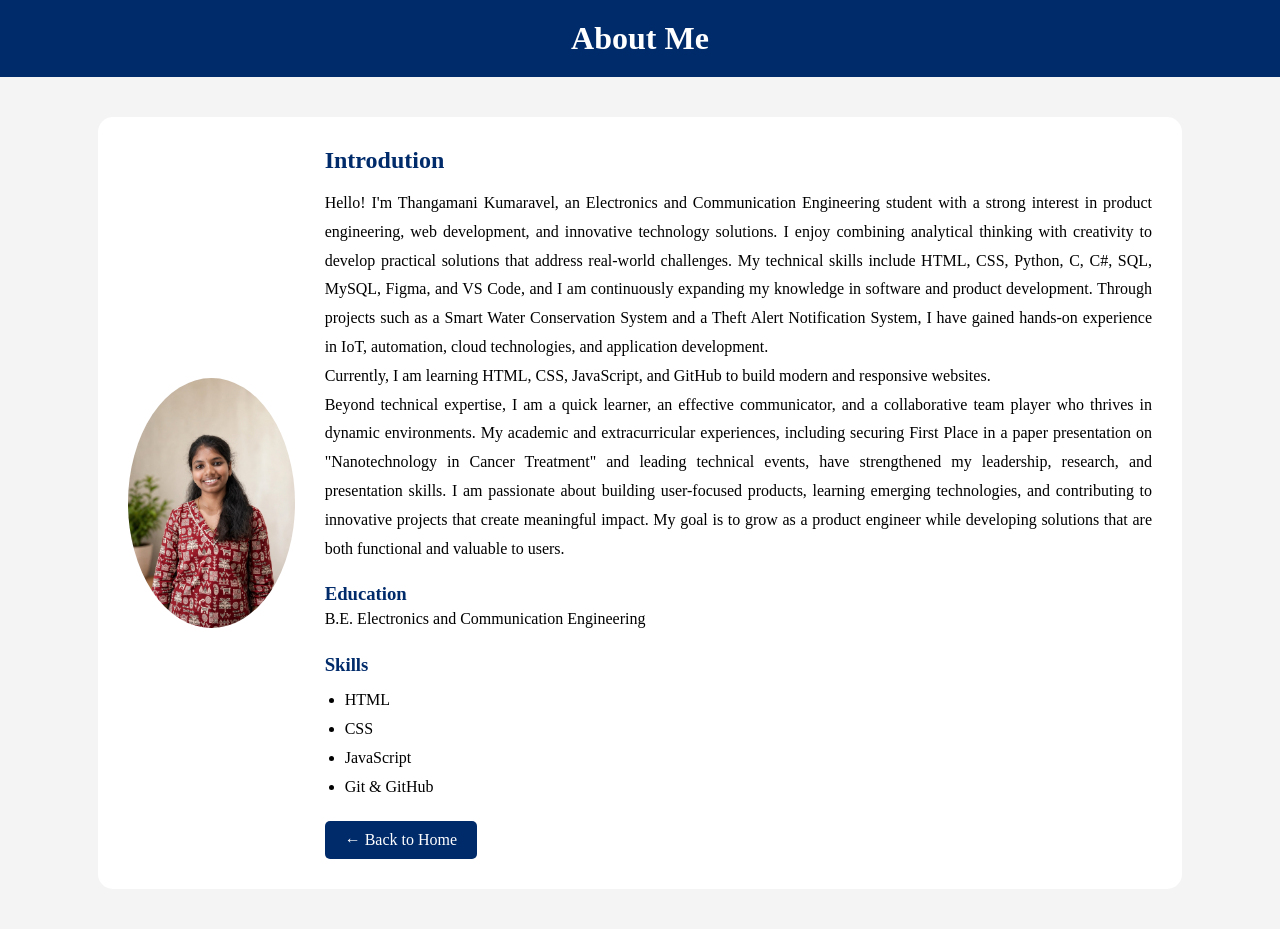
==== about.html @ 9b0cc973 "Updated profile design" ====
<!DOCTYPE html>
<html lang="en">
<head>
    <meta charset="UTF-8">
    <meta name="viewport" content="width=device-width, initial-scale=1.0">
    <title>About Me</title>
    <link rel="stylesheet" href="about.css">
</head>
<body>

<header>
    <h1>About Me</h1>
</header>

<section class="about-container">

    <img src="passportpic.jpg" alt="My Photo">

    <div class="content">
        <h2>Introdution</h2>

        <p>
            Hello! I'm Thangamani Kumaravel, an Electronics and Communication Engineering student with a strong interest in product engineering, web development, and innovative technology solutions. I enjoy combining analytical thinking with creativity to develop practical solutions that address real-world challenges. My technical skills include HTML, CSS, Python, C, C#, SQL, MySQL, Figma, and VS Code, and I am continuously expanding my knowledge in software and product development. Through projects such as a Smart Water Conservation System and a Theft Alert Notification System, I have gained hands-on experience in IoT, automation, cloud technologies, and application development.

        </p>
        <p>
            Currently, I am learning HTML, CSS, JavaScript, and GitHub
            to build modern and responsive websites.
        </p>

        <p>
            Beyond technical expertise, I am a quick learner, an effective communicator, and a collaborative team player who thrives in dynamic environments. My academic and extracurricular experiences, including securing First Place in a paper presentation on "Nanotechnology in Cancer Treatment" and leading technical events, have strengthened my leadership, research, and presentation skills.
            I am passionate about building user-focused products, learning emerging technologies, and contributing to innovative projects that create meaningful impact. My goal is to grow as a product engineer while developing solutions that are both functional and valuable to users.
        </p>

        <h3>Education</h3>
        <p>B.E. Electronics and Communication Engineering</p>

        <h3>Skills</h3>
        <ul>
            <li>HTML</li>
            <li>CSS</li>
            <li>JavaScript</li>
            <li>Git & GitHub</li>
        </ul>

        <a href="index.html" class="btn">← Back to Home</a>

    </div>

</section>

</body>
</html>
---- about.css ----
/* Basic Reset */
* {
    margin: 0;
    padding: 0;
}

/* Body Styling */
body {
    font-family: "Times New Roman", Times, serif;
    background-color: #f4f4f4;
}

/* Header Section */
header {
    background-color: #002b6b;
    color: white;
    text-align: center;
    padding: 20px;
}

header h1 {
    font-weight: bold;
}

header p {
    margin-top: 5px;
}

/* About Section */
.about-container {
    width: 80%;
    margin: 40px auto;
    background-color: white;
    padding: 30px;
    border-radius: 15px;
    display: flex;
    align-items: center;
    gap: 30px;
}

.about-container img {
    width: 250px;
    height: 250px;
    border-radius: 50%;
}

/* Content Section */
.content h2 {
    color: #002b6b;
    margin-bottom: 15px;
}

.content h3 {
    color: #002b6b;
    margin-top: 20px;
}

.content p {
    text-align: justify;
    line-height: 1.8;
}

.content ul {
    margin-top: 10px;
    margin-left: 20px;
}

.content li {
    line-height: 1.8;
}

/* Button */
.btn {
    background-color: #002b6b;
    color: white;
    text-decoration: none;
    padding: 10px 20px;
    border-radius: 5px;
    display: inline-block;
    margin-top: 20px;
}

.btn:hover {
    background-color: #0044aa;
}
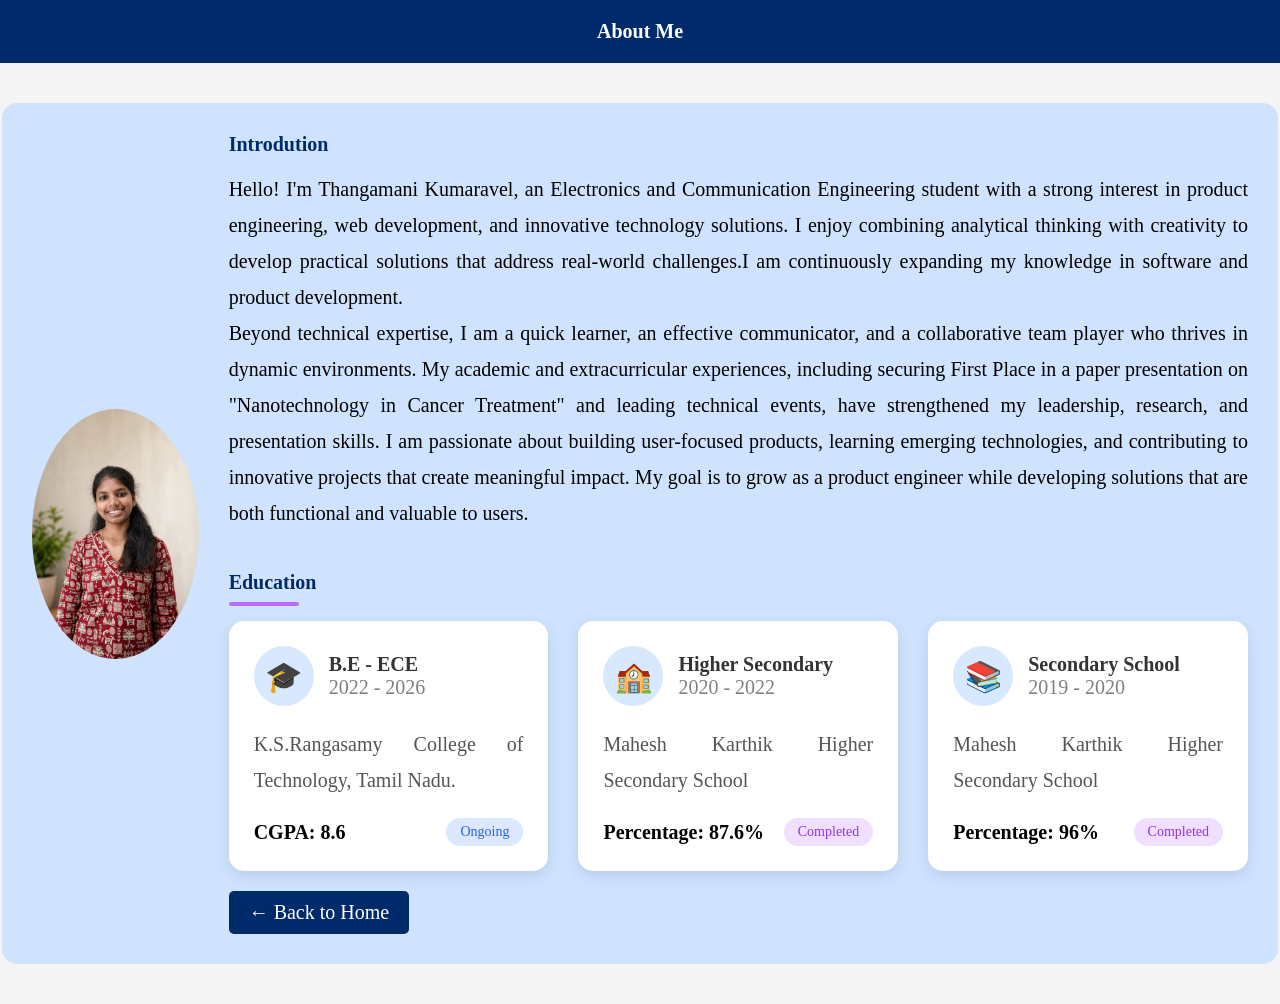
==== commit 19c5f199: "Updated portfolio website" ====
--- a/about.html
+++ b/about.html
@@ -20,35 +20,89 @@
         <h2>Introdution</h2>
 
         <p>
-            Hello! I'm Thangamani Kumaravel, an Electronics and Communication Engineering student with a strong interest in product engineering, web development, and innovative technology solutions. I enjoy combining analytical thinking with creativity to develop practical solutions that address real-world challenges. My technical skills include HTML, CSS, Python, C, C#, SQL, MySQL, Figma, and VS Code, and I am continuously expanding my knowledge in software and product development. Through projects such as a Smart Water Conservation System and a Theft Alert Notification System, I have gained hands-on experience in IoT, automation, cloud technologies, and application development.
-
+            Hello! I'm Thangamani Kumaravel, an Electronics and Communication Engineering student with a strong interest in product engineering, web development, and innovative technology solutions. I enjoy combining analytical thinking with creativity to develop practical solutions that address real-world challenges.I am continuously expanding my knowledge in software and product development.
         </p>
-        <p>
-            Currently, I am learning HTML, CSS, JavaScript, and GitHub
-            to build modern and responsive websites.
-        </p>
-
         <p>
             Beyond technical expertise, I am a quick learner, an effective communicator, and a collaborative team player who thrives in dynamic environments. My academic and extracurricular experiences, including securing First Place in a paper presentation on "Nanotechnology in Cancer Treatment" and leading technical events, have strengthened my leadership, research, and presentation skills.
             I am passionate about building user-focused products, learning emerging technologies, and contributing to innovative projects that create meaningful impact. My goal is to grow as a product engineer while developing solutions that are both functional and valuable to users.
         </p>
+        <!-- Education Section -->
+<section class="education-section">
+    <h2 class="section-title">Education</h2>
 
-        <h3>Education</h3>
-        <p>B.E. Electronics and Communication Engineering</p>
+    <div class="education-container">
 
-        <h3>Skills</h3>
-        <ul>
-            <li>HTML</li>
-            <li>CSS</li>
-            <li>JavaScript</li>
-            <li>Git & GitHub</li>
-        </ul>
+        <!-- College -->
+        <div class="education-card">
+            <div class="edu-header">
+                <div class="edu-icon">🎓</div>
+
+                <div class="edu-details">
+                    <h3>B.E - ECE</h3>
+                    <span class="year">2022 - 2026</span>
+                </div>
+            </div>
+
+            <p class="college-name">
+                K.S.Rangasamy College of Technology, Tamil Nadu.
+            </p>
+
+            <div class="edu-footer">
+                <strong>CGPA: 8.6</strong>
+                <span class="status ongoing">Ongoing</span>
+            </div>
+        </div>
+
+        <!-- Higher Secondary -->
+        <div class="education-card">
+            <div class="edu-header">
+                <div class="edu-icon">🏫</div>
+
+                <div class="edu-details">
+                    <h3>Higher Secondary</h3>
+                    <span class="year">2020 - 2022</span>
+                </div>
+            </div>
+
+            <p class="college-name">
+                Mahesh Karthik Higher Secondary School
+            </p>
+
+            <div class="edu-footer">
+                <strong>Percentage: 87.6%</strong>
+                <span class="status completed">Completed</span>
+            </div>
+        </div>
+
+        <!-- SSLC -->
+        <div class="education-card">
+            <div class="edu-header">
+                <div class="edu-icon">📚</div>
+
+                <div class="edu-details">
+                    <h3>Secondary School</h3>
+                    <span class="year">2019 - 2020</span>
+                </div>
+            </div>
+
+            <p class="college-name">
+                Mahesh Karthik Higher Secondary School
+            </p>
+
+            <div class="edu-footer">
+                <strong>Percentage: 96%</strong>
+                <span class="status completed">Completed</span>
+            </div>
+        </div>
+
+    </div>
+</section>
 
         <a href="index.html" class="btn">← Back to Home</a>
 
     </div>
 
 </section>
-
+<script src="about.js"></script>
 </body>
 </html>
--- a/about.css
+++ b/about.css
@@ -1,36 +1,28 @@
-/* Basic Reset */
 * {
     margin: 0;
     padding: 0;
+    font-size: 20px;
 }
-
-/* Body Styling */
 body {
     font-family: "Times New Roman", Times, serif;
     background-color: #f4f4f4;
 }
-
-/* Header Section */
 header {
     background-color: #002b6b;
     color: white;
     text-align: center;
     padding: 20px;
 }
-
 header h1 {
     font-weight: bold;
 }
-
 header p {
     margin-top: 5px;
 }
-
-/* About Section */
 .about-container {
-    width: 80%;
+    width: 95%;
     margin: 40px auto;
-    background-color: white;
+    background-color: #cfe3ff;
     padding: 30px;
     border-radius: 15px;
     display: flex;
@@ -43,8 +35,6 @@
     height: 250px;
     border-radius: 50%;
 }
-
-/* Content Section */
 .content h2 {
     color: #002b6b;
     margin-bottom: 15px;
@@ -68,8 +58,127 @@
 .content li {
     line-height: 1.8;
 }
+/* EDUCATION SECTION */
 
-/* Button */
+.education-section {
+    margin-top: 40px;
+}
+
+.section-title {
+    color: #002b6b;
+    margin-bottom: 25px;
+    position: relative;
+}
+
+.section-title::after {
+    content: "";
+    width: 70px;
+    height: 4px;
+    background: #b86cff;
+    display: block;
+    margin-top: 8px;
+    border-radius: 10px;
+}
+
+.education-container {
+    display: flex;
+    justify-content: space-evenly;
+    align-items: stretch;
+    gap: 30px;
+    flex-wrap: nowrap;
+    width: 100%;
+}
+
+.education-card {
+    flex: 1;
+    max-width: 350px;
+    background: #fff;
+    padding: 25px;
+    border-radius: 15px;
+    box-shadow: 0 5px 15px rgba(0,0,0,0.1);
+    transition: 0.3s ease;
+}
+
+.education-card:hover {
+    transform: translateY(-8px);
+}
+
+.edu-header {
+    display: flex;
+    align-items: center;
+    gap: 15px;
+    margin-bottom: 20px;
+}
+
+.edu-icon {
+    width: 60px;
+    height: 60px;
+    background: #d7e8ff;
+    border-radius: 50%;
+    display: flex;
+    justify-content: center;
+    align-items: center;
+    font-size: 30px;
+}
+
+.edu-details h3 {
+    margin: 0;
+    color: #333;
+}
+
+.year {
+    color: gray;
+    font-size: 20px;
+}
+
+.college-name {
+    color: #555;
+    margin-bottom: 20px;
+    line-height: 1.6;
+}
+
+.edu-footer {
+    display: flex;
+    justify-content: space-between;
+    align-items: center;
+}
+
+.status {
+    padding: 6px 14px;
+    border-radius: 20px;
+    font-size: 14px;
+}
+
+.ongoing {
+    background: #dce8ff;
+    color: #2563eb;
+}
+
+.completed {
+    background: #f0dfff;
+    color: #9333ea;
+}
+@media (max-width: 992px) {
+    .education-container {
+        justify-content: center;
+    }
+}
+
+@media (max-width: 768px) {
+    .about-container {
+        flex-direction: column;
+        text-align: center;
+    }
+
+    .about-container img {
+        width: 200px;
+        height: 200px;
+    }
+
+    .education-card {
+        width: 100%;
+    }
+}
 .btn {
     background-color: #002b6b;
     color: white;
